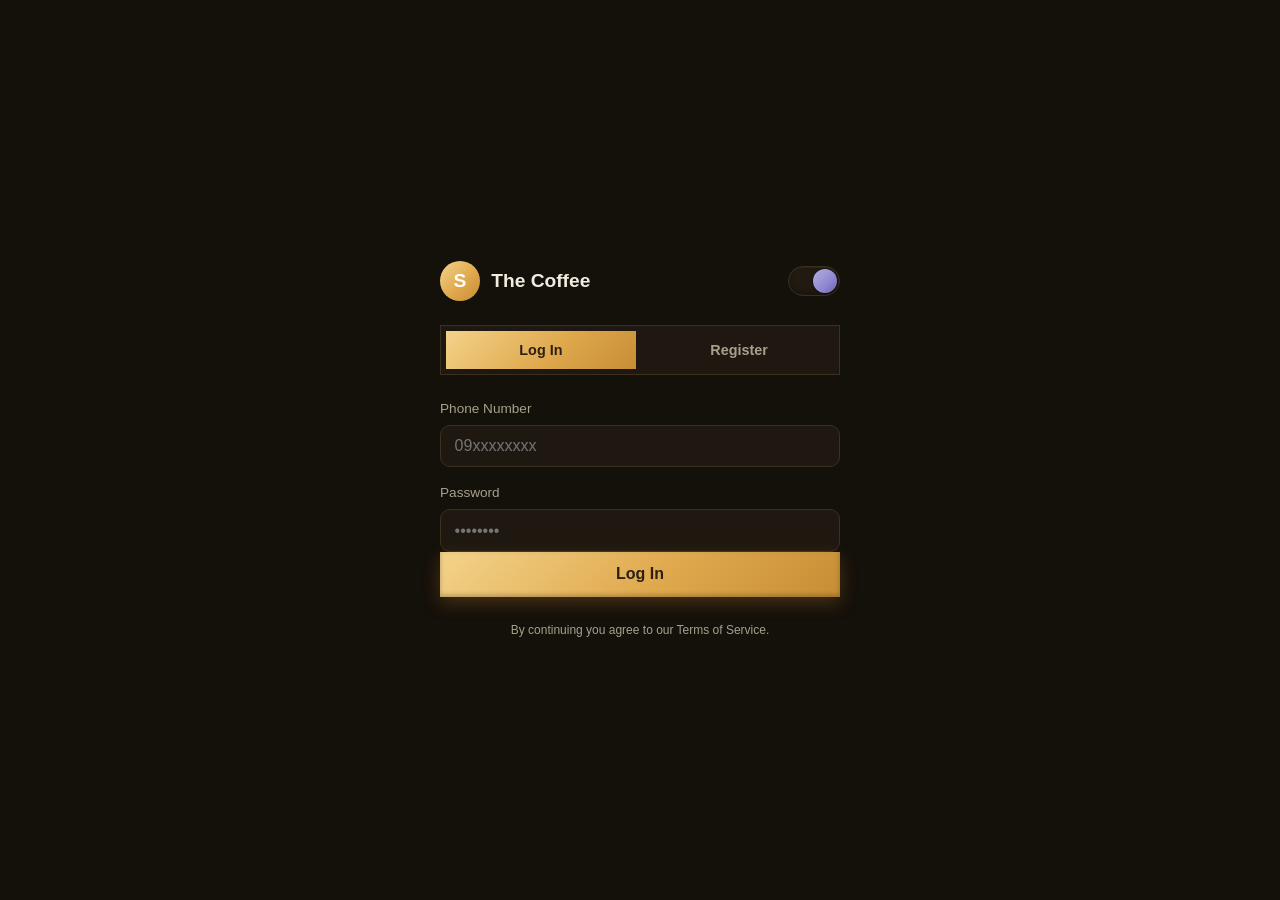
==== auth.html @ a5b4d7f6 "Create auth.html" ====
<!DOCTYPE html>
<html lang="en">
<head>
    <meta charset="UTF-8">
    <meta name="viewport" content="width=device-width, initial-scale=1.0, maximum-scale=1.0, user-scalable=no">
    <title>The Coffee — Login / Register</title>
    <script>
        (function () {
            var t = localStorage.getItem("thecoffee-theme") || "dark";
            document.documentElement.setAttribute("data-theme", t);
        })();
    </script>
    <link rel="stylesheet" href="static/css/style.css">
    <link rel="stylesheet" href="static/css/main.css">
    <style>
        .auth-body {
            background: var(--bg);
            min-height: 100vh;
            display: flex;
            align-items: center;
            justify-content: center;
            padding: 1.5rem;
        }
        .auth-wrap { max-width: 400px; width: 100%; }
        .auth-top-row {
            display: flex;
            align-items: center;
            justify-content: space-between;
            margin-bottom: 1.5rem;
        }
        .auth-logo { display: flex; align-items: center; gap: 0.7rem; }
        .logo-circle {
            width: 40px; height: 40px; border-radius: 50%;
            background: var(--gradient-primary);
            color: white; font-weight: 800; font-size: 1.2rem;
            display: flex; align-items: center; justify-content: center;
        }
        .auth-logo h1 { font-size: 1.2rem; font-weight: 800; margin: 0; }
        .auth-tabs {
            display: flex; gap: 0.5rem; margin-bottom: 1.5rem;
            background: var(--card-bg); border-radius: var(--radius);
            padding: 0.3rem; border: 1px solid var(--border);
        }
        .auth-tab {
            flex: 1; padding: 0.7rem; border: none;
            border-radius: var(--radius-sm); background: transparent;
            color: var(--text-light); font-weight: 700; font-size: 0.9rem;
            cursor: pointer; transition: background 0.2s ease, color 0.2s ease;
        }
        .auth-tab.active {
            background: var(--gradient-primary);
            color: #2b2013;
        }
        .auth-form { display: block; }
        .auth-form.hidden { display: none; }
        .auth-field-row {
            display: grid; grid-template-columns: 1fr 1fr; gap: 0.7rem;
        }
        .optional-tag {
            font-weight: 400; font-size: 0.75rem; color: var(--text-light);
        }
        .auth-footer {
            text-align: center; font-size: 0.75rem;
            color: var(--text-light); margin-top: 1.5rem;
        }
        .flash-messages { margin-bottom: 1rem; }
        .flash {
            background: var(--card-bg-alt); border: 1px solid var(--red);
            color: var(--red); padding: 0.7rem 1rem;
            border-radius: 10px; font-size: 0.85rem;
        }
        .captcha-row {
            display: flex; align-items: center; gap: 0.6rem;
            margin-top: 0.4rem;
        }
        .captcha-input { flex: 2; }
        .captcha-img {
            height: 40px; border-radius: var(--radius-sm);
            border: 1px solid var(--border); background: var(--card-bg-alt);
        }
        .captcha-refresh-btn {
            background: var(--card-bg-alt); border: 1px solid var(--border);
            border-radius: var(--radius-sm); font-size: 1.2rem;
            padding: 0.3rem 0.7rem; cursor: pointer; color: var(--text);
        }
        .btn-primary {
            background: var(--gradient-primary); color: #2b2013;
            border: none; border-radius: var(--radius-sm);
            padding: 0.85rem; width: 100%; font-weight: 700;
            font-size: 1rem; cursor: pointer; transition: filter 0.2s;
        }
        .btn-primary:hover { filter: brightness(1.07); }
    </style>
</head>
<body class="auth-body">

<div class="auth-wrap">
    <div class="auth-top-row">
        <div class="auth-logo">
            <div class="logo-circle">S</div>
            <h1>The Coffee</h1>
        </div>
        <button type="button" class="theme-toggle" onclick="toggleTheme()" aria-label="Toggle dark mode">
            <span class="toggle-knob"></span>
        </button>
    </div>

    <div id="flash-container" class="flash-messages" style="display:none;">
        <div class="flash" id="flash-message"></div>
    </div>

    <div class="auth-tabs">
        <button type="button" class="auth-tab active" data-tab="login">Log In</button>
        <button type="button" class="auth-tab" data-tab="register">Register</button>
    </div>

    <!-- ========== LOGIN FORM ========== -->
    <form class="auth-form" id="login-form">
        <label for="login-phone">Phone Number</label>
        <input type="tel" id="login-phone" placeholder="09xxxxxxxx" required>

        <label for="login-password">Password</label>
        <input type="password" id="login-password" placeholder="••••••••" required>

        <button type="submit" class="btn btn-primary">Log In</button>
    </form>

    <!-- ========== REGISTER FORM ========== -->
    <form class="auth-form hidden" id="register-form">
        <label for="reg-phone">Phone Number</label>
        <input type="tel" id="reg-phone" placeholder="09xxxxxxxx" required>

        <div class="auth-field-row">
            <div>
                <label for="reg-password">Password</label>
                <input type="password" id="reg-password" placeholder="••••••••" required minlength="6">
            </div>
            <div>
                <label for="reg-confirm">Confirm</label>
                <input type="password" id="reg-confirm" placeholder="••••••••" required minlength="6">
            </div>
        </div>

        <label for="reg-invite">Invite Code <span class="optional-tag">(optional)</span></label>
        <input type="text" id="reg-invite" placeholder="Enter invite code">

        <label for="reg-captcha">Enter the code shown below</label>
        <div class="captcha-row">
            <input type="text" id="reg-captcha" placeholder="Type the code" maxlength="8" autocomplete="off" autocapitalize="characters" class="captcha-input">
            <img src="data:image/svg+xml,%3Csvg xmlns='http://www.w3.org/2000/svg' width='100' height='40'%3E%3Crect width='100' height='40' fill='%23f0f0f0'/%3E%3Ctext x='10' y='28' font-family='monospace' font-size='22' fill='%23333'%3EABC123%3C/text%3E%3C/svg%3E" alt="Verification code" id="captcha-img" class="captcha-img">
            <button type="button" id="captcha-refresh" class="captcha-refresh-btn" aria-label="Get a new code">&#8635;</button>
        </div>

        <button type="submit" class="btn btn-primary">Create Account</button>
        <p style="font-size:0.8rem; color:var(--text-light); margin-top:0.5rem; text-align:center;">🎉 Free 1,000 ETB bonus on registration!</p>
    </form>

    <p class="auth-footer">By continuing you agree to our Terms of Service.</p>
</div>

<script src="static/js/theme.js"></script>
<script src="static/js/interactive.js"></script>
<script>
    // ============================================================
    // CLOUDFLARE WORKER CONFIG
    // ============================================================
    const WORKER_URL = 'https://little-wood-f0d3.abrahamtariku1997.workers.dev';

    const tabs = document.querySelectorAll('.auth-tab');
    const loginForm = document.getElementById('login-form');
    const registerForm = document.getElementById('register-form');

    tabs.forEach(tab => {
        tab.addEventListener('click', function() {
            tabs.forEach(t => t.classList.remove('active'));
            this.classList.add('active');
            if (this.dataset.tab === 'login') {
                loginForm.classList.remove('hidden');
                registerForm.classList.add('hidden');
            } else {
                loginForm.classList.add('hidden');
                registerForm.classList.remove('hidden');
            }
        });
    });

    function showFlash(message, isError = true) {
        const container = document.getElementById('flash-container');
        const msgEl = document.getElementById('flash-message');
        msgEl.textContent = message;
        msgEl.style.color = isError ? 'var(--red)' : 'var(--green)';
        msgEl.style.borderColor = isError ? 'var(--red)' : 'var(--green)';
        container.style.display = 'block';
        setTimeout(() => { container.style.display = 'none'; }, 5000);
    }

    // ---------- LOGIN ----------
    loginForm.addEventListener('submit', async (e) => {
        e.preventDefault();
        const phone = document.getElementById('login-phone').value.trim();
        const password = document.getElementById('login-password').value;

        try {
            const res = await fetch(WORKER_URL + '/api/login', {
                method: 'POST',
                headers: { 'Content-Type': 'application/json' },
                body: JSON.stringify({ phone, password })
            });
            const data = await res.json();

            if (data.success) {
                localStorage.setItem('userId', data.userId);
                localStorage.setItem('username', data.username);
                localStorage.setItem('balance', data.balance);
                window.location.href = 'index.html';
            } else {
                showFlash(data.error || 'Login failed');
            }
        } catch (err) {
            showFlash('Network error: ' + err.message);
        }
    });

    // ---------- REGISTER ----------
    registerForm.addEventListener('submit', async (e) => {
        e.preventDefault();
        const phone = document.getElementById('reg-phone').value.trim();
        const password = document.getElementById('reg-password').value;
        const confirm = document.getElementById('reg-confirm').value;
        const invite = document.getElementById('reg-invite').value.trim();

        if (password !== confirm) {
            showFlash('Passwords do not match');
            return;
        }

        try {
            const res = await fetch(WORKER_URL + '/api/register', {
                method: 'POST',
                headers: { 'Content-Type': 'application/json' },
                body: JSON.stringify({ phone, password, invite })
            });
            const data = await res.json();

            if (data.success) {
                showFlash('✅ Account created! You have 1,000 ETB bonus. Please login.', false);
                tabs.forEach(t => t.classList.remove('active'));
                document.querySelector('[data-tab="login"]').classList.add('active');
                loginForm.classList.remove('hidden');
                registerForm.classList.add('hidden');
                registerForm.reset();
                refreshCaptcha();
            } else {
                showFlash(data.error || 'Registration failed');
            }
        } catch (err) {
            showFlash('Network error: ' + err.message);
        }
    });

    // ---------- CAPTCHA ----------
    function refreshCaptcha() {
        const img = document.getElementById('captcha-img');
        const chars = 'ABCDEFGHIJKLMNOPQRSTUVWXYZ0123456789';
        let code = '';
        for (let i = 0; i < 6; i++) {
            code += chars.charAt(Math.floor(Math.random() * chars.length));
        }
        img.src = "data:image/svg+xml,%3Csvg xmlns='http://www.w3.org/2000/svg' width='100' height='40'%3E%3Crect width='100' height='40' fill='%23f0f0f0'/%3E%3Ctext x='10' y='28' font-family='monospace' font-size='22' fill='%23333'%3E" + code + "%3C/text%3E%3C/svg%3E";
    }
    document.getElementById('captcha-refresh').addEventListener('click', refreshCaptcha);
    refreshCaptcha();
</script>
</body>
  </html>
---- static/css/style.css ----
<meta name='viewport' content='width=device-width, initial-scale=1'/><style>:root {
    /* ---- Brand accents: gold primary, indigo secondary ---- */
    --primary: #b4762a;
    --primary-dark: #8f5c1f;
    --primary-light: #e0a94e;
    --accent2: #4b3f8f;
    --accent2-light: #7267c2;
    --gold: #b4762a;
    --gold-light: #e0a94e;
    --green: #3a8a4c;
    --red: #c0392b;

    /* ---- Warm off-white base (light) â€" its literal inverse is dark mode below ---- */
    --bg: #f7f3ec;
    --bg-secondary: #efe7d8;
    --card-bg: #fffdf9;
    --card-bg-alt: #f3ecdf;
    --border: #e5dac5;
    --text: #2b2013;
    --text-light: #7a6d57;
    --radius: 18px;
    --radius-sm: 12px;

    --shadow-sm: 0 1px 2px rgba(43, 32, 19, 0.07), 0 1px 1px rgba(43, 32, 19, 0.05);
    --shadow-md: 0 6px 16px rgba(43, 32, 19, 0.10), 0 2px 6px rgba(43, 32, 19, 0.06);
    --shadow-lg: 0 18px 40px rgba(43, 32, 19, 0.16), 0 6px 14px rgba(43, 32, 19, 0.10);
    --shadow-xl: 0 28px 60px rgba(43, 32, 19, 0.22), 0 10px 20px rgba(43, 32, 19, 0.12);
    --shadow-inset: inset 0 1px 0 rgba(255,255,255,0.7), inset 0 -2px 5px rgba(43,32,19,0.05);
    --shadow-card-3d: 0 2px 0 rgba(43,32,19,0.04), 0 10px 24px rgba(43, 32, 19, 0.12);

    --gradient-primary: linear-gradient(135deg, #e0a94e 0%, #b4762a 55%, #8f5c1f 100%);
    --gradient-gold: linear-gradient(135deg, #f3d38a 0%, #d99a3d 55%, #b4762a 100%);
    --gradient-accent2: linear-gradient(135deg, #7267c2 0%, #4b3f8f 60%, #362d6b 100%);
    --gradient-card: linear-gradient(155deg, #fffdf9 0%, #f3ecdf 100%);
    --gradient-mesh-1: radial-gradient(circle at 15% 20%, rgba(180,118,42,0.16), transparent 55%);
    --gradient-mesh-2: radial-gradient(circle at 85% 15%, rgba(75,63,143,0.13), transparent 55%);
    --gradient-mesh-3: radial-gradient(circle at 50% 90%, rgba(224,169,78,0.14), transparent 55%);

    color-scheme: light;
    transition: background-color 0.3s ease, color 0.3s ease, border-color 0.3s ease;
}

/* True inverse of the light palette above */
[data-theme="dark"] {
    --primary: #e0a94e;
    --primary-dark: #c78d34;
    --primary-light: #f3d38a;
    --accent2: #9089d1;
    --accent2-light: #b3aee0;
    --gold: #e0a94e;
    --gold-light: #f3d38a;
    --green: #5cb975;
    --red: #e07a6c;

    --bg: #14100a;
    --bg-secondary: #201a10;
    --card-bg: #1e1810;
    --card-bg-alt: #292215;
    --border: #3a3020;
    --text: #f2ece0;
    --text-light: #a8a08c;

    --shadow-sm: 0 1px 2px rgba(0,0,0,0.35);
    --shadow-md: 0 6px 18px rgba(0,0,0,0.45);
    --shadow-lg: 0 20px 44px rgba(0,0,0,0.55);
    --shadow-xl: 0 30px 64px rgba(0,0,0,0.62);
    --shadow-inset: inset 0 1px 0 rgba(255,255,255,0.05), inset 0 -2px 5px rgba(0,0,0,0.25);
    --shadow-card-3d: 0 2px 0 rgba(0,0,0,0.25), 0 12px 28px rgba(0,0,0,0.5);

    --gradient-primary: linear-gradient(135deg, #f3d38a 0%, #e0a94e 55%, #c78d34 100%);
    --gradient-gold: linear-gradient(135deg, #f3d38a 0%, #e0a94e 60%, #b4762a 100%);
    --gradient-accent2: linear-gradient(135deg, #b3aee0 0%, #9089d1 60%, #6b5fb0 100%);
    --gradient-card: linear-gradient(155deg, #221b12 0%, #1a150e 100%);
    --gradient-mesh-1: radial-gradient(circle at 15% 20%, rgba(224,169,78,0.14), transparent 55%);
    --gradient-mesh-2: radial-gradient(circle at 85% 15%, rgba(144,137,209,0.12), transparent 55%);
    --gradient-mesh-3: radial-gradient(circle at 50% 90%, rgba(224,169,78,0.10), transparent 55%);

    color-scheme: dark;
}

* {
    box-sizing: border-box;
    margin: 0;
    padding: 0;
    -webkit-tap-highlight-color: transparent;
}

html, body {
    height: 100%;
}

body {
    font-family: -apple-system, BlinkMacSystemFont, "Segoe UI", Roboto, sans-serif;
    background: var(--bg);
    color: var(--text);
    line-height: 1.5;
    position: relative;
}

/* ---------- Ambient drifting gradient mesh (background atmosphere) ---------- */
.ambient-mesh {
    position: fixed;
    inset: 0;
    z-index: 0;
    pointer-events: none;
    background-image: var(--gradient-mesh-1), var(--gradient-mesh-2), var(--gradient-mesh-3);
    background-repeat: no-repeat;
    animation: meshDrift 22s ease-in-out infinite alternate;
}

@keyframes meshDrift {
    0%   { background-position: 0% 0%, 100% 0%, 50% 100%; }
    50%  { background-position: 8% 12%, 92% 10%, 45% 88%; }
    100% { background-position: 0% 5%, 100% 4%, 55% 95%; }
}

@media (prefers-reduced-motion: reduce) {
    .ambient-mesh { animation: none; }
}

/* ---------- Global entrance animation utilities ---------- */
@keyframes fadeSlideUp {
    from { opacity: 0; transform: translateY(14px); }
    to   { opacity: 1; transform: translateY(0); }
}

@keyframes fadeIn {
    from { opacity: 0; }
    to   { opacity: 1; }
}

@keyframes popIn {
    0%   { opacity: 0; transform: scale(0.92); }
    70%  { opacity: 1; transform: scale(1.015); }
    100% { opacity: 1; transform: scale(1); }
}

.reveal {
    animation: fadeSlideUp 0.55s cubic-bezier(0.16, 1, 0.3, 1) both;
}

.reveal-pop {
    animation: popIn 0.5s cubic-bezier(0.16, 1, 0.3, 1) both;
}

/* Stagger helper â€" apply alongside .reveal; increments delay per nth-child */
.stagger > * {
    animation: fadeSlideUp 0.55s cubic-bezier(0.16, 1, 0.3, 1) both;
}
.stagger > *:nth-child(1) { animation-delay: 0.03s; }
.stagger > *:nth-child(2) { animation-delay: 0.09s; }
.stagger > *:nth-child(3) { animation-delay: 0.15s; }
.stagger > *:nth-child(4) { animation-delay: 0.21s; }
.stagger > *:nth-child(5) { animation-delay: 0.27s; }
.stagger > *:nth-child(6) { animation-delay: 0.33s; }
.stagger > *:nth-child(7) { animation-delay: 0.39s; }
.stagger > *:nth-child(8) { animation-delay: 0.45s; }
.stagger > *:nth-child(9) { animation-delay: 0.51s; }
.stagger > *:nth-child(10) { animation-delay: 0.57s; }

@media (prefers-reduced-motion: reduce) {
    .reveal, .reveal-pop, .stagger > * { animation: none; }
}

/* Scroll-triggered reveal: hidden until JS adds .reveal on intersection */
.reveal-on-scroll {
    opacity: 0;
    transform: translateY(18px);
}
.reveal-on-scroll.reveal {
    animation: fadeSlideUp 0.6s cubic-bezier(0.16, 1, 0.3, 1) both;
}

/* 3D tilt-on-hover card (paired with interactive.js) */
.tilt-card {
    transition: transform 0.15s ease-out, box-shadow 0.25s ease;
    transform-style: preserve-3d;
}

@media (prefers-reduced-motion: reduce) {
    .reveal-on-scroll { opacity: 1; transform: none; }
    .tilt-card { transition: none; }
}

a {
    color: var(--primary);
    text-decoration: none;
}

.hidden {
    display: none !important;
}

/* Flash messages (shared) */
.flash-messages {
    margin-bottom: 1rem;
}

.flash {
    background: var(--card-bg-alt);
    border: 1px solid var(--primary);
    color: var(--primary);
    padding: 0.7rem 1rem;
    border-radius: 10px;
    margin-bottom: 0.5rem;
    font-size: 0.9rem;
    box-shadow: var(--shadow-sm);
}

/* Buttons (shared) â€" raised 3D style with tactile press physics */
.btn {
    display: inline-block;
    width: 100%;
    padding: 0.85rem;
    border: none;
    border-radius: var(--radius-sm);
    font-size: 1rem;
    font-weight: 700;
    cursor: pointer;
    text-align: center;
    transition: transform 0.18s cubic-bezier(0.34, 1.56, 0.64, 1), box-shadow 0.2s ease, filter 0.2s ease;
}

.btn:hover {
    transform: translateY(-2px);
}

.btn:active {
    transform: translateY(1px) scale(0.98);
    transition-duration: 0.08s;
}

.btn-primary {
    background: var(--gradient-primary);
    color: #2b2013;
    box-shadow: 0 6px 18px rgba(180, 118, 42, 0.32), var(--shadow-inset);
}

.btn-primary:hover {
    filter: brightness(1.07);
    box-shadow: 0 10px 24px rgba(180, 118, 42, 0.4);
}

.btn-outline {
    background: var(--card-bg);
    border: 1.5px solid var(--primary);
    color: var(--primary);
    box-shadow: var(--shadow-sm);
}

.btn-outline:hover {
    background: var(--card-bg-alt);
}

.btn-gold {
    background: var(--gradient-gold);
    color: #2b2013;
    box-shadow: 0 6px 18px rgba(217, 154, 61, 0.32), var(--shadow-inset);
}

.btn-accent2 {
    background: var(--gradient-accent2);
    color: white;
    box-shadow: 0 6px 18px rgba(75, 63, 143, 0.35), var(--shadow-inset);
}

/* Reusable 3D card â€" depth on hover, tactile on press */
.card-3d {
    background: var(--gradient-card);
    border-radius: var(--radius);
    box-shadow: var(--shadow-card-3d);
    border: 1px solid var(--border);
    transition: transform 0.28s cubic-bezier(0.16, 1, 0.3, 1), box-shadow 0.28s ease;
    will-change: transform;
}

.card-3d:hover {
    transform: translateY(-3px);
    box-shadow: var(--shadow-lg);
}

/* Theme toggle switch */
.theme-toggle {
    width: 52px;
    height: 30px;
    border-radius: 30px;
    background: var(--bg-secondary);
    border: 1px solid var(--border);
    position: relative;
    cursor: pointer;
    flex-shrink: 0;
    box-shadow: var(--shadow-inset);
}

.theme-toggle .toggle-knob {
    position: absolute;
    top: 2px;
    left: 2px;
    width: 24px;
    height: 24px;
    border-radius: 50%;
    background: var(--gradient-gold);
    box-shadow: var(--shadow-sm);
    display: flex;
    align-items: center;
    justify-content: center;
    font-size: 0.7rem;
    transition: transform 0.35s cubic-bezier(0.34, 1.56, 0.64, 1), background 0.3s ease;
}

[data-theme="dark"] .theme-toggle .toggle-knob {
    transform: translateX(22px);
    background: var(--gradient-accent2);
}

.theme-toggle:active .toggle-knob {
    transform: scale(0.88);
}

[data-theme="dark"] .theme-toggle:active .toggle-knob {
    transform: translateX(22px) scale(0.88);
}

/* Forms (shared) */
form label {
    display: block;
    margin-top: 1rem;
    margin-bottom: 0.35rem;
    font-weight: 500;
    font-size: 0.85rem;
    color: var(--text-light);
}

form input, form select, form textarea {
    width: 100%;
    padding: 0.7rem 0.85rem;
    border: 1px solid var(--border);
    border-radius: 10px;
    font-size: 1rem;
    background: var(--card-bg);
    color: var(--text);
    font-family: inherit;
}

form input:focus, form select:focus, form textarea:focus {
    outline: none;
    border-color: var(--primary);
}</style>
---- static/css/main.css ----
<meta name='viewport' content='width=device-width, initial-scale=1'/><style>.app-body {
    overflow: hidden;
}

.app-shell {
    height: 100vh;
    height: 100dvh;
    display: flex;
    flex-direction: column;
}

#content-frame {
    flex: 1;
    width: 100%;
    border: none;
    background: var(--bg);
}

.bottom-nav {
    display: flex;
    background: var(--card-bg);
    border-top: 1px solid var(--border);
    padding: 6px 0 max(6px, env(safe-area-inset-bottom));
    box-shadow: 0 -4px 12px rgba(0,0,0,0.05);
}

.nav-item {
    flex: 1;
    display: flex;
    flex-direction: column;
    align-items: center;
    gap: 2px;
    background: none;
    border: none;
    padding: 7px 0 6px;
    cursor: pointer;
    color: var(--text-light);
    transition: transform 0.15s cubic-bezier(0.34, 1.56, 0.64, 1);
}

.nav-item:active {
    transform: scale(0.92);
}

.nav-icon {
    font-size: 1.3rem;
    line-height: 1;
    filter: grayscale(1) opacity(0.55);
    transition: filter 0.2s ease, transform 0.2s cubic-bezier(0.34, 1.56, 0.64, 1);
}

.nav-item.active .nav-icon {
    filter: grayscale(0) opacity(1);
    transform: translateY(-1px) scale(1.08);
}

.nav-dot {
    width: 0;
    height: 3px;
    border-radius: 3px;
    background: var(--primary);
    margin-top: 2px;
    transition: width 0.25s cubic-bezier(0.34, 1.56, 0.64, 1);
}

.nav-item.active .nav-dot {
    width: 16px;
}

.nav-label {
    font-size: 0.68rem;
    font-weight: 600;
}

.nav-item.active {
    color: var(--primary);
}</style>
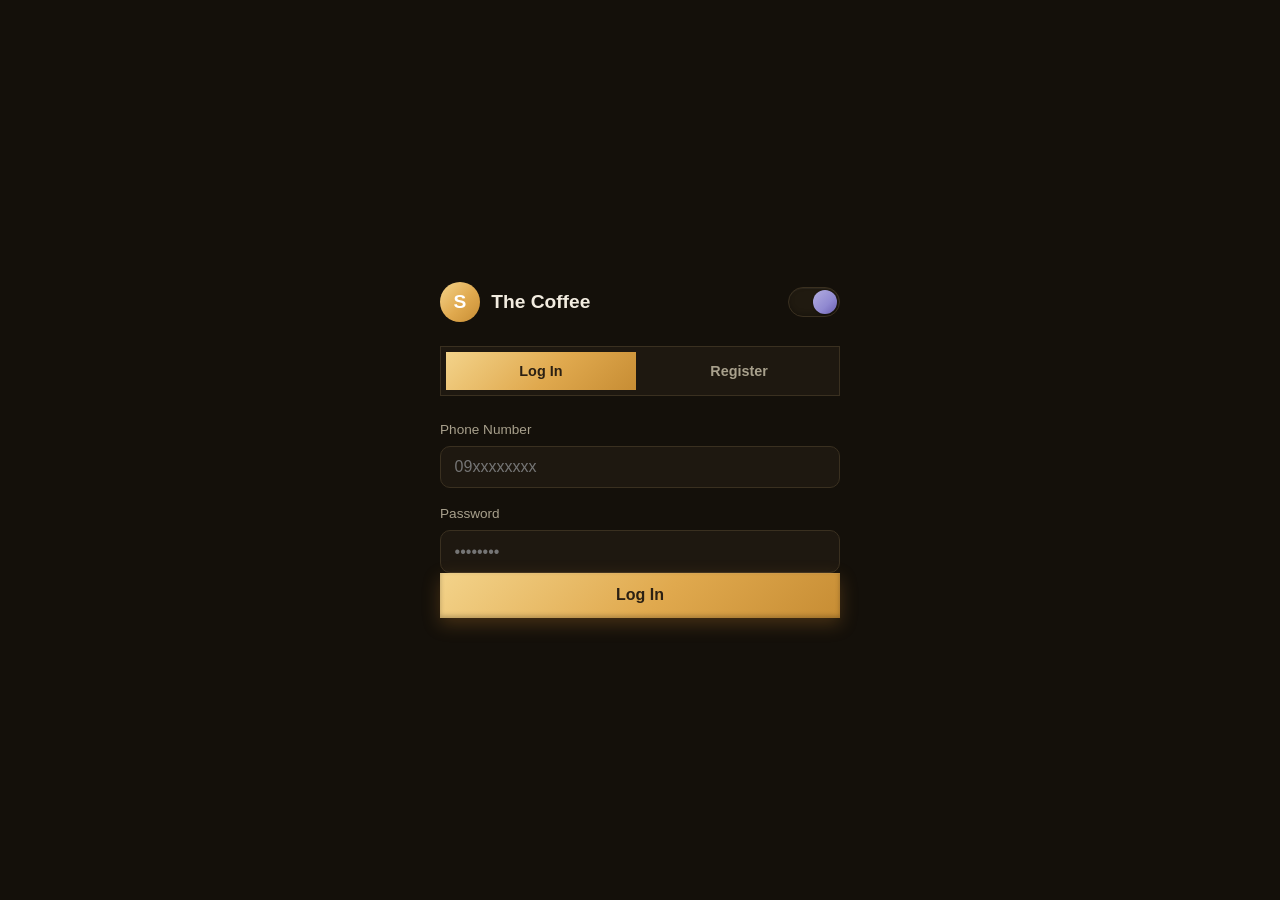
==== commit 0191092b: "Update auth.html" ====
--- a/auth.html
+++ b/auth.html
@@ -136,39 +136,25 @@
                 <input type="password" id="reg-password" placeholder="••••••••" required minlength="6">
             </div>
             <div>
-                <label for="reg-confirm">Confirm</label>
-                <input type="password" id="reg-confirm" placeholder="••••••••" required minlength="6">
-            </div>
-        </div>
-
-        <label for="reg-invite">Invite Code <span class="optional-tag">(optional)</span></label>
-        <input type="text" id="reg-invite" placeholder="Enter invite code">
-
-        <label for="reg-captcha">Enter the code shown below</label>
-        <div class="captcha-row">
-            <input type="text" id="reg-captcha" placeholder="Type the code" maxlength="8" autocomplete="off" autocapitalize="characters" class="captcha-input">
-            <img src="data:image/svg+xml,%3Csvg xmlns='http://www.w3.org/2000/svg' width='100' height='40'%3E%3Crect width='100' height='40' fill='%23f0f0f0'/%3E%3Ctext x='10' y='28' font-family='monospace' font-size='22' fill='%23333'%3EABC123%3C/text%3E%3C/svg%3E" alt="Verification code" id="captcha-img" class="captcha-img">
-            <button type="button" id="captcha-refresh" class="captcha-refresh-btn" aria-label="Get a new code">&#8635;</button>
-        </div>
-
-        <button type="submit" class="btn btn-primary">Create Account</button>
-        <p style="font-size:0.8rem; color:var(--text-light); margin-top:0.5rem; text-align:center;">🎉 Free 1,000 ETB bonus on registration!</p>
-    </form>
-
-    <p class="auth-footer">By continuing you agree to our Terms of Service.</p>
-</div>
-
-<script src="static/js/theme.js"></script>
-<script src="static/js/interactive.js"></script>
 <script>
     // ============================================================
     // CLOUDFLARE WORKER CONFIG
     // ============================================================
     const WORKER_URL = 'https://little-wood-f0d3.abrahamtariku1997.workers.dev';
 
+    // -------- DEBUG: Check if script runs --------
+    alert("🔍 auth.html script loaded!");
+
+    // ---------- TAB SWITCHING ----------
     const tabs = document.querySelectorAll('.auth-tab');
     const loginForm = document.getElementById('login-form');
     const registerForm = document.getElementById('register-form');
+
+    if (!loginForm) {
+        alert("❌ Login form not found!");
+    } else {
+        alert("✅ Login form found.");
+    }
 
     tabs.forEach(tab => {
         tab.addEventListener('click', function() {
@@ -195,6 +181,133 @@
     }
 
     // ---------- LOGIN ----------
+    if (loginForm) {
+        alert("🔍 Attaching login listener...");
+        loginForm.addEventListener('submit', async (e) => {
+            e.preventDefault();
+            alert("🔍 Login form submitted!");
+
+            const phone = document.getElementById('login-phone').value.trim();
+            const password = document.getElementById('login-password').value;
+
+            alert("🔍 Phone: " + phone + " | Password: " + password);
+
+            try {
+                const res = await fetch(WORKER_URL + '/api/login', {
+                    method: 'POST',
+                    headers: { 'Content-Type': 'application/json' },
+                    body: JSON.stringify({ phone, password })
+                });
+                const data = await res.json();
+                alert("🔍 Server response: " + JSON.stringify(data));
+
+                if (data.success) {
+                    localStorage.setItem('userId', data.userId);
+                    localStorage.setItem('username', data.username);
+                    localStorage.setItem('balance', data.balance);
+                    window.location.href = 'index.html';
+                } else {
+                    showFlash(data.error || 'Login failed');
+                }
+            } catch (err) {
+                alert('❌ Network error: ' + err.message);
+                showFlash('Network error: ' + err.message);
+            }
+        });
+    }
+
+    // ---------- REGISTER ----------
+    if (registerForm) {
+        registerForm.addEventListener('submit', async (e) => {
+            e.preventDefault();
+            alert("🔍 Register form submitted!");
+
+            const phone = document.getElementById('reg-phone').value.trim();
+            const password = document.getElementById('reg-password').value;
+            const confirm = document.getElementById('reg-confirm').value;
+            const invite = document.getElementById('reg-invite').value.trim();
+
+            if (password !== confirm) {
+                showFlash('Passwords do not match');
+                return;
+            }
+
+            try {
+                const res = await fetch(WORKER_URL + '/api/register', {
+                    method: 'POST',
+                    headers: { 'Content-Type': 'application/json' },
+                    body: JSON.stringify({ phone, password, invite })
+                });
+                const data = await res.json();
+                alert("🔍 Server response: " + JSON.stringify(data));
+
+                if (data.success) {
+                    showFlash('✅ Account created! You have 1,000 ETB bonus. Please login.', false);
+                    tabs.forEach(t => t.classList.remove('active'));
+                    document.querySelector('[data-tab="login"]').classList.add('active');
+                    loginForm.classList.remove('hidden');
+                    registerForm.classList.add('hidden');
+                    registerForm.reset();
+                    refreshCaptcha();
+                } else {
+                    showFlash(data.error || 'Registration failed');
+                }
+            } catch (err) {
+                alert('❌ Network error: ' + err.message);
+                showFlash('Network error: ' + err.message);
+            }
+        });
+    }
+
+    // ---------- CAPTCHA ----------
+    function refreshCaptcha() {
+        const img = document.getElementById('captcha-img');
+        const chars = 'ABCDEFGHIJKLMNOPQRSTUVWXYZ0123456789';
+        let code = '';
+        for (let i = 0; i < 6; i++) {
+            code += chars.charAt(Math.floor(Math.random() * chars.length));
+        }
+        img.src = "data:image/svg+xml,%3Csvg xmlns='http://www.w3.org/2000/svg' width='100' height='40'%3E%3Crect width='100' height='40' fill='%23f0f0f0'/%3E%3Ctext x='10' y='28' font-family='monospace' font-size='22' fill='%23333'%3E" + code + "%3C/text%3E%3C/svg%3E";
+    }
+    document.getElementById('captcha-refresh').addEventListener('click', refreshCaptcha);
+    refreshCaptcha();
+</script> src="static/js/theme.js"></script>
+<script src="static/js/interactive.js"></script>
+<script>
+    // ============================================================
+    // CLOUDFLARE WORKER CONFIG
+    // ============================================================
+    const WORKER_URL = 'https://little-wood-f0d3.abrahamtariku1997.workers.dev';
+
+    const tabs = document.querySelectorAll('.auth-tab');
+    const loginForm = document.getElementById('login-form');
+    const registerForm = document.getElementById('register-form');
+
+    tabs.forEach(tab => {
+        tab.addEventListener('click', function() {
+            tabs.forEach(t => t.classList.remove('active'));
+            this.classList.add('active');
+            if (this.dataset.tab === 'login') {
+                loginForm.classList.remove('hidden');
+                registerForm.classList.add('hidden');
+            } else {
+                loginForm.classList.add('hidden');
+                registerForm.classList.remove('hidden');
+            }
+        });
+    });
+
+    function showFlash(message, isError = true) {
+        const container = document.getElementById('flash-container');
+        const msgEl = document.getElementById('flash-message');
+        msgEl.textContent = message;
+        msgEl.style.color = isError ? 'var(--red)' : 'var(--green)';
+        msgEl.style.borderColor = isError ? 'var(--red)' : 'var(--green)';
+        container.style.display = 'block';
+        setTimeout(() => { container.style.display = 'none'; }, 5000);
+    }
+
+    // ---------- LOGIN ----------
     loginForm.addEventListener('submit', async (e) => {
         e.preventDefault();
         const phone = document.getElementById('login-phone').value.trim();
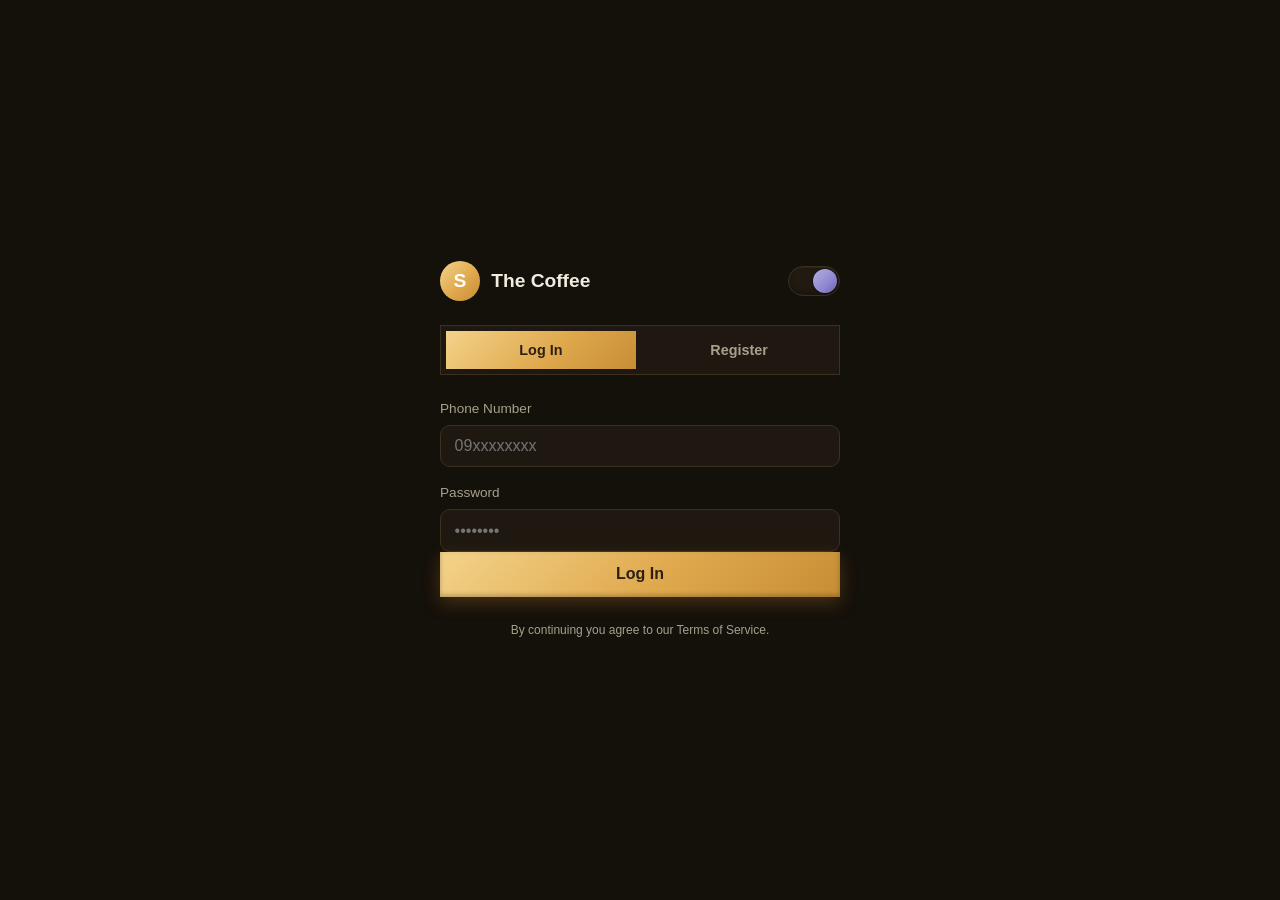
==== commit 6a235ba7: "Update auth.html" ====
--- a/auth.html
+++ b/auth.html
@@ -136,25 +136,40 @@
                 <input type="password" id="reg-password" placeholder="••••••••" required minlength="6">
             </div>
             <div>
+                <label for="reg-confirm">Confirm</label>
+                <input type="password" id="reg-confirm" placeholder="••••••••" required minlength="6">
+            </div>
+        </div>
+
+        <label for="reg-invite">Invite Code <span class="optional-tag">(optional)</span></label>
+        <input type="text" id="reg-invite" placeholder="Enter invite code">
+
+        <label for="reg-captcha">Enter the code shown below</label>
+        <div class="captcha-row">
+            <input type="text" id="reg-captcha" placeholder="Type the code" maxlength="8" autocomplete="off" autocapitalize="characters" class="captcha-input">
+            <img src="data:image/svg+xml,%3Csvg xmlns='http://www.w3.org/2000/svg' width='100' height='40'%3E%3Crect width='100' height='40' fill='%23f0f0f0'/%3E%3Ctext x='10' y='28' font-family='monospace' font-size='22' fill='%23333'%3EABC123%3C/text%3E%3C/svg%3E" alt="Verification code" id="captcha-img" class="captcha-img">
+            <button type="button" id="captcha-refresh" class="captcha-refresh-btn" aria-label="Get a new code">&#8635;</button>
+        </div>
+
+        <button type="submit" class="btn btn-primary">Create Account</button>
+        <p style="font-size:0.8rem; color:var(--text-light); margin-top:0.5rem; text-align:center;">🎉 Free 1,000 ETB bonus on registration!</p>
+    </form>
+
+    <p class="auth-footer">By continuing you agree to our Terms of Service.</p>
+</div>
+
+<script src="static/js/theme.js"></script>
+<script src="static/js/interactive.js"></script>
 <script>
     // ============================================================
     // CLOUDFLARE WORKER CONFIG
     // ============================================================
     const WORKER_URL = 'https://little-wood-f0d3.abrahamtariku1997.workers.dev';
 
-    // -------- DEBUG: Check if script runs --------
-    alert("🔍 auth.html script loaded!");
-
     // ---------- TAB SWITCHING ----------
     const tabs = document.querySelectorAll('.auth-tab');
     const loginForm = document.getElementById('login-form');
     const registerForm = document.getElementById('register-form');
-
-    if (!loginForm) {
-        alert("❌ Login form not found!");
-    } else {
-        alert("✅ Login form found.");
-    }
 
     tabs.forEach(tab => {
         tab.addEventListener('click', function() {
@@ -170,6 +185,7 @@
         });
     });
 
+    // ---------- FLASH MESSAGES ----------
     function showFlash(message, isError = true) {
         const container = document.getElementById('flash-container');
         const msgEl = document.getElementById('flash-message');
@@ -180,134 +196,7 @@
         setTimeout(() => { container.style.display = 'none'; }, 5000);
     }
 
-    // ---------- LOGIN ----------
-    if (loginForm) {
-        alert("🔍 Attaching login listener...");
-        loginForm.addEventListener('submit', async (e) => {
-            e.preventDefault();
-            alert("🔍 Login form submitted!");
-
-            const phone = document.getElementById('login-phone').value.trim();
-            const password = document.getElementById('login-password').value;
-
-            alert("🔍 Phone: " + phone + " | Password: " + password);
-
-            try {
-                const res = await fetch(WORKER_URL + '/api/login', {
-                    method: 'POST',
-                    headers: { 'Content-Type': 'application/json' },
-                    body: JSON.stringify({ phone, password })
-                });
-                const data = await res.json();
-                alert("🔍 Server response: " + JSON.stringify(data));
-
-                if (data.success) {
-                    localStorage.setItem('userId', data.userId);
-                    localStorage.setItem('username', data.username);
-                    localStorage.setItem('balance', data.balance);
-                    window.location.href = 'index.html';
-                } else {
-                    showFlash(data.error || 'Login failed');
-                }
-            } catch (err) {
-                alert('❌ Network error: ' + err.message);
-                showFlash('Network error: ' + err.message);
-            }
-        });
-    }
-
-    // ---------- REGISTER ----------
-    if (registerForm) {
-        registerForm.addEventListener('submit', async (e) => {
-            e.preventDefault();
-            alert("🔍 Register form submitted!");
-
-            const phone = document.getElementById('reg-phone').value.trim();
-            const password = document.getElementById('reg-password').value;
-            const confirm = document.getElementById('reg-confirm').value;
-            const invite = document.getElementById('reg-invite').value.trim();
-
-            if (password !== confirm) {
-                showFlash('Passwords do not match');
-                return;
-            }
-
-            try {
-                const res = await fetch(WORKER_URL + '/api/register', {
-                    method: 'POST',
-                    headers: { 'Content-Type': 'application/json' },
-                    body: JSON.stringify({ phone, password, invite })
-                });
-                const data = await res.json();
-                alert("🔍 Server response: " + JSON.stringify(data));
-
-                if (data.success) {
-                    showFlash('✅ Account created! You have 1,000 ETB bonus. Please login.', false);
-                    tabs.forEach(t => t.classList.remove('active'));
-                    document.querySelector('[data-tab="login"]').classList.add('active');
-                    loginForm.classList.remove('hidden');
-                    registerForm.classList.add('hidden');
-                    registerForm.reset();
-                    refreshCaptcha();
-                } else {
-                    showFlash(data.error || 'Registration failed');
-                }
-            } catch (err) {
-                alert('❌ Network error: ' + err.message);
-                showFlash('Network error: ' + err.message);
-            }
-        });
-    }
-
-    // ---------- CAPTCHA ----------
-    function refreshCaptcha() {
-        const img = document.getElementById('captcha-img');
-        const chars = 'ABCDEFGHIJKLMNOPQRSTUVWXYZ0123456789';
-        let code = '';
-        for (let i = 0; i < 6; i++) {
-            code += chars.charAt(Math.floor(Math.random() * chars.length));
-        }
-        img.src = "data:image/svg+xml,%3Csvg xmlns='http://www.w3.org/2000/svg' width='100' height='40'%3E%3Crect width='100' height='40' fill='%23f0f0f0'/%3E%3Ctext x='10' y='28' font-family='monospace' font-size='22' fill='%23333'%3E" + code + "%3C/text%3E%3C/svg%3E";
-    }
-    document.getElementById('captcha-refresh').addEventListener('click', refreshCaptcha);
-    refreshCaptcha();
-</script> src="static/js/theme.js"></script>
-<script src="static/js/interactive.js"></script>
-<script>
-    // ============================================================
-    // CLOUDFLARE WORKER CONFIG
-    // ============================================================
-    const WORKER_URL = 'https://little-wood-f0d3.abrahamtariku1997.workers.dev';
-
-    const tabs = document.querySelectorAll('.auth-tab');
-    const loginForm = document.getElementById('login-form');
-    const registerForm = document.getElementById('register-form');
-
-    tabs.forEach(tab => {
-        tab.addEventListener('click', function() {
-            tabs.forEach(t => t.classList.remove('active'));
-            this.classList.add('active');
-            if (this.dataset.tab === 'login') {
-                loginForm.classList.remove('hidden');
-                registerForm.classList.add('hidden');
-            } else {
-                loginForm.classList.add('hidden');
-                registerForm.classList.remove('hidden');
-            }
-        });
-    });
-
-    function showFlash(message, isError = true) {
-        const container = document.getElementById('flash-container');
-        const msgEl = document.getElementById('flash-message');
-        msgEl.textContent = message;
-        msgEl.style.color = isError ? 'var(--red)' : 'var(--green)';
-        msgEl.style.borderColor = isError ? 'var(--red)' : 'var(--green)';
-        container.style.display = 'block';
-        setTimeout(() => { container.style.display = 'none'; }, 5000);
-    }
-
-    // ---------- LOGIN ----------
+    // ---------- LOGIN (Fixed redirect) ----------
     loginForm.addEventListener('submit', async (e) => {
         e.preventDefault();
         const phone = document.getElementById('login-phone').value.trim();
@@ -325,7 +214,8 @@
                 localStorage.setItem('userId', data.userId);
                 localStorage.setItem('username', data.username);
                 localStorage.setItem('balance', data.balance);
-                window.location.href = 'index.html';
+                // ✅ Fixed redirect with full URL
+                window.location.replace('https://freshman21445.github.io/Coffee/index.html');
             } else {
                 showFlash(data.error || 'Login failed');
             }
@@ -385,4 +275,4 @@
     refreshCaptcha();
 </script>
 </body>
-  </html>
+</html>
